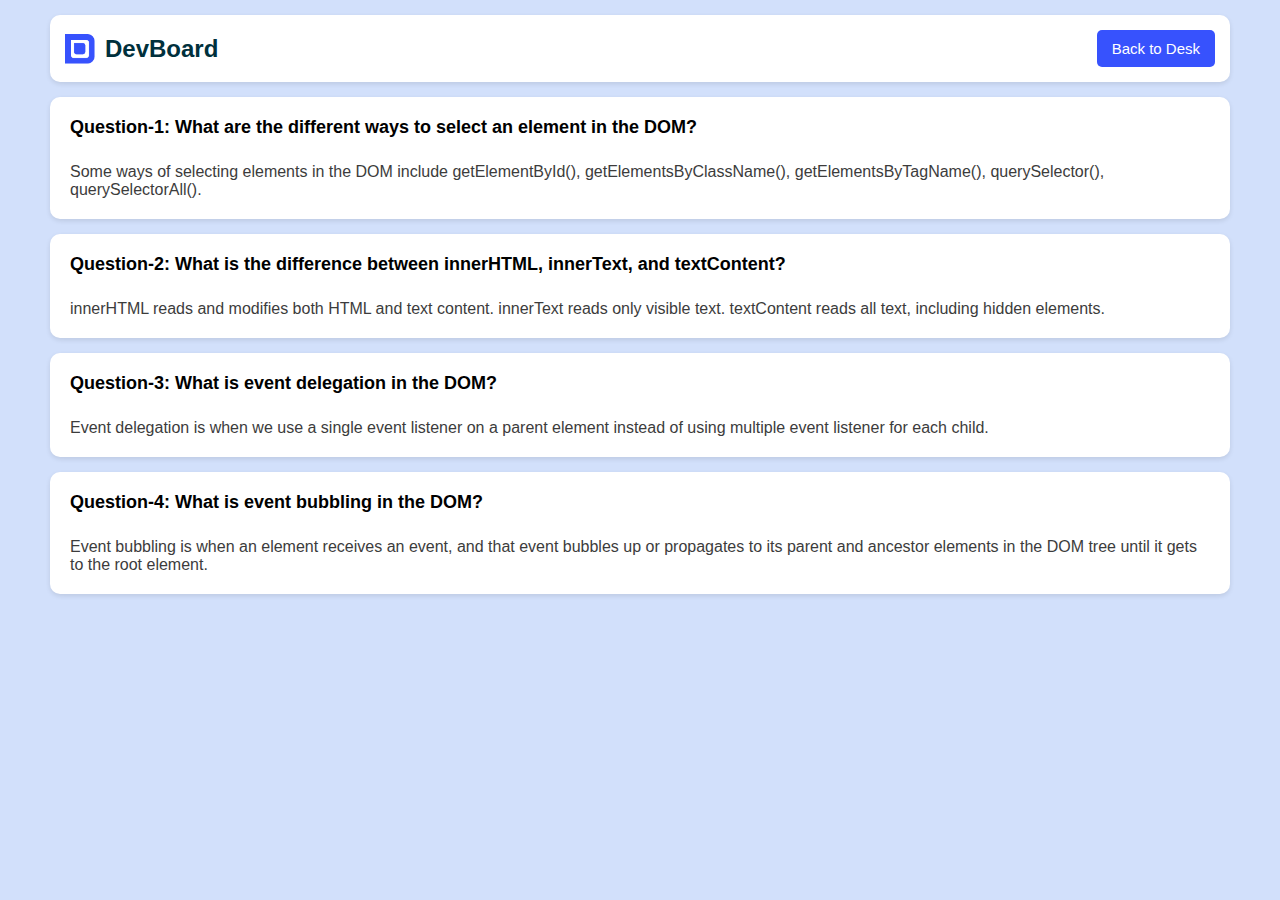
==== discover.html @ 5344b69e "first commit" ====
<!DOCTYPE html>
<html lang="en">

<head>
    <meta charset="UTF-8">
    <meta name="viewport" content="width=device-width, initial-scale=1.0">
    <title>Discover</title>
    <style>
        * {
            margin: 0;
            padding: 0;
            box-sizing: border-box;
        }

        body {
            font-family: 'Poppins', sans-serif;
            /* background-color: rgb(244, 247, 255); */
            background-color: #D2E0FB;
            overflow-x: hidden;
            padding: 15px 50px;
        }

        .banner {
            display: flex;
            justify-content: space-between;
            align-items: center;
            background-color: white;
            padding: 15px;
            border-radius: 10px;
            box-shadow: 0 2px 5px rgba(0, 0, 0, 0.1);
        }

        .logo {
            display: flex;
            align-items: center;
            gap: 10px;
        }

        .logo img {
            width: 30px;
            height: 30px;
        }

        .banner-dev {
            color: rgb(0, 48, 60);
            font-size: 24px;
            font-weight: bold;
        }

        #desk-button {
            background-color: rgb(55, 82, 253);
            color: white;
            border: none;
            padding: 10px 15px;
            border-radius: 5px;
            font-size: 15px;
            cursor: pointer;
        }

        .qna {
            display: flex;
            flex-direction: column;
            gap: 15px;
            margin-top: 15px;
        }

        .q {
            display: flex;
            flex-direction: column;
            gap: 20px;
            background-color: white;
            padding: 20px;
            border-radius: 10px;
            box-shadow: 0 2px 5px rgba(0, 0, 0, 0.1);

        }

        .ques {
            font-size: 18px;
            font-weight: 600;
        }

        .ans {
            color: rgb(60, 60, 60);
            margin-top: 5px;
        }
    </style>
</head>

<body>
    <div class="banner">
        <div class="logo">
            <img src="assets/logo.png" alt="Logo">
            <div class="banner-dev">DevBoard</div>
        </div>
        <button id="desk-button">Back to Desk</button>
    </div>

    <div class="qna">
        <div class="q">
            <h2 class="ques">Question-1: What are the different ways to select an element in the DOM?</h2>
            <p class="ans">Some ways of selecting elements in the DOM include getElementById(),
                getElementsByClassName(), getElementsByTagName(), querySelector(), querySelectorAll().</p>
        </div>

        <div class="q">
            <h2 class="ques">Question-2: What is the difference between innerHTML, innerText, and textContent?</h2>
            <p class="ans">innerHTML reads and modifies both HTML and text content. innerText reads only visible text.
                textContent reads all text, including hidden elements.</p>
        </div>

        <div class="q">
            <h2 class="ques">Question-3: What is event delegation in the DOM?</h2>
            <p class="ans">Event delegation is when we use a single event listener on a parent element instead of using
                multiple event listener for each child.</p>
        </div>

        <div class="q">
            <h2 class="ques">Question-4: What is event bubbling in the DOM?</h2>
            <p class="ans">Event bubbling is when an element receives an event, and that event bubbles up or propagates
                to its parent and ancestor elements in the DOM tree until it gets to the root element.</p>
        </div>
    </div>

    <script>
        const deskButton = document.getElementById("desk-button");

        deskButton.addEventListener("click", function () {
            window.location.href = "index.html";
        });
    </script>
</body>

</html>
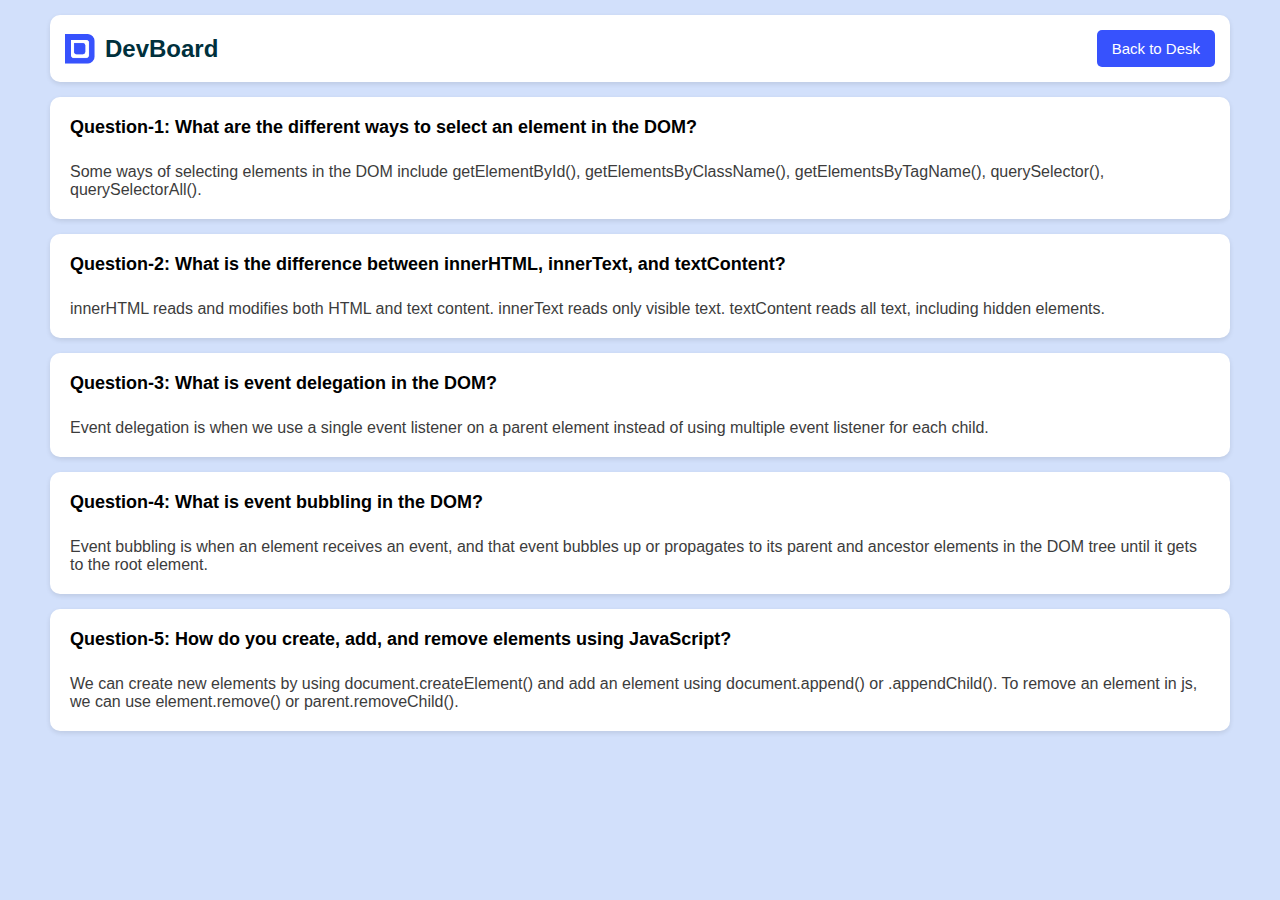
==== commit 9d1a02c2: "discover page update" ====
--- a/discover.html
+++ b/discover.html
@@ -120,6 +120,13 @@
             <p class="ans">Event bubbling is when an element receives an event, and that event bubbles up or propagates
                 to its parent and ancestor elements in the DOM tree until it gets to the root element.</p>
         </div>
+        <div class="q">
+            <h2 class="ques">Question-5: How do you create, add, and remove elements using JavaScript?
+            </h2>
+            <p class="ans">We can create new elements by using document.createElement() and add an element using
+                document.append() or .appendChild(). To remove an element in js, we can use element.remove() or
+                parent.removeChild().</p>
+        </div>
     </div>
 
     <script>
